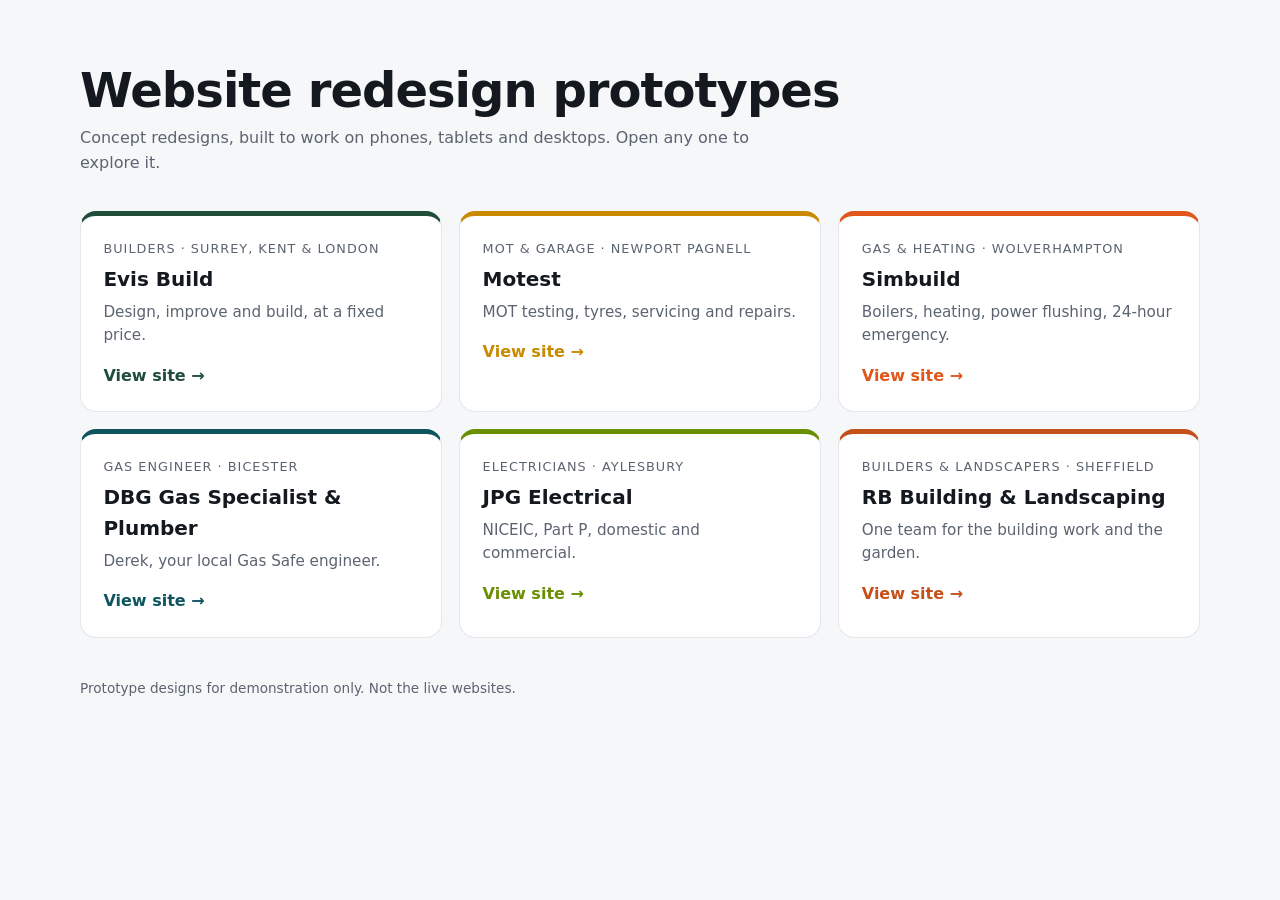
==== index.html @ 20dfdeba "Add website redesign prototypes Co-authored-by: Copilot <223556219+Copilot@users.noreply.github.com>" ====
<!DOCTYPE html>
<html lang="en-GB">
<head>
<meta charset="utf-8">
<meta name="robots" content="noindex,nofollow">
<meta name="viewport" content="width=device-width, initial-scale=1">
<title>Website redesign prototypes</title>
<style>
:root{--ink:#14181f;--mute:#5b6470;--line:#e3e6eb;--bg:#f6f7f9}
*{box-sizing:border-box;margin:0;padding:0}
body{font-family:system-ui,-apple-system,"Segoe UI",Roboto,sans-serif;background:var(--bg);color:var(--ink);line-height:1.55;padding:clamp(1.25rem,5vw,4rem)}
main{max-width:70rem;margin-inline:auto}
h1{font-size:clamp(1.8rem,4.5vw,3rem);line-height:1.1;letter-spacing:-.02em;margin-bottom:.6rem}
.sub{color:var(--mute);max-width:42rem;margin-bottom:2.2rem}
.grid{display:grid;grid-template-columns:repeat(auto-fill,minmax(min(100%,19rem),1fr));gap:1.1rem}
a.card{display:block;background:#fff;border:1px solid var(--line);border-radius:1rem;padding:1.4rem;text-decoration:none;color:inherit;border-top:.35rem solid var(--c);transition:transform .2s,box-shadow .2s}
a.card:hover,a.card:focus-visible{transform:translateY(-3px);box-shadow:0 14px 30px -16px rgba(0,0,0,.35);outline:none}
.card small{display:block;color:var(--mute);font-size:.8rem;letter-spacing:.08em;text-transform:uppercase;margin-bottom:.35rem}
.card h2{font-size:1.25rem;margin-bottom:.35rem}
.card p{color:var(--mute);font-size:.95rem;margin-bottom:1rem}
.card span{font-weight:600;color:var(--c)}
footer{margin-top:2.5rem;color:var(--mute);font-size:.85rem}
</style>
</head>
<body>
<main>
<h1>Website redesign prototypes</h1>
<p class="sub">Concept redesigns, built to work on phones, tablets and desktops. Open any one to explore it.</p>
<div class="grid">
<a class="card" style="--c:#1f4d3a" href="evis-build/"><small>Builders · Surrey, Kent &amp; London</small><h2>Evis Build</h2><p>Design, improve and build, at a fixed price.</p><span>View site →</span></a>
<a class="card" style="--c:#c98a00" href="mot-newport-pagnell/"><small>MOT &amp; garage · Newport Pagnell</small><h2>Motest</h2><p>MOT testing, tyres, servicing and repairs.</p><span>View site →</span></a>
<a class="card" style="--c:#e0561b" href="simbuild/"><small>Gas &amp; heating · Wolverhampton</small><h2>Simbuild</h2><p>Boilers, heating, power flushing, 24-hour emergency.</p><span>View site →</span></a>
<a class="card" style="--c:#0f5560" href="dbg-gas-engineer/"><small>Gas engineer · Bicester</small><h2>DBG Gas Specialist &amp; Plumber</h2><p>Derek, your local Gas Safe engineer.</p><span>View site →</span></a>
<a class="card" style="--c:#6a8f00" href="jpg-electrical/"><small>Electricians · Aylesbury</small><h2>JPG Electrical</h2><p>NICEIC, Part P, domestic and commercial.</p><span>View site →</span></a>
<a class="card" style="--c:#c4501a" href="rb-building/"><small>Builders &amp; landscapers · Sheffield</small><h2>RB Building &amp; Landscaping</h2><p>One team for the building work and the garden.</p><span>View site →</span></a>
</div>
<footer>Prototype designs for demonstration only. Not the live websites.</footer>
</main>
</body>
</html>
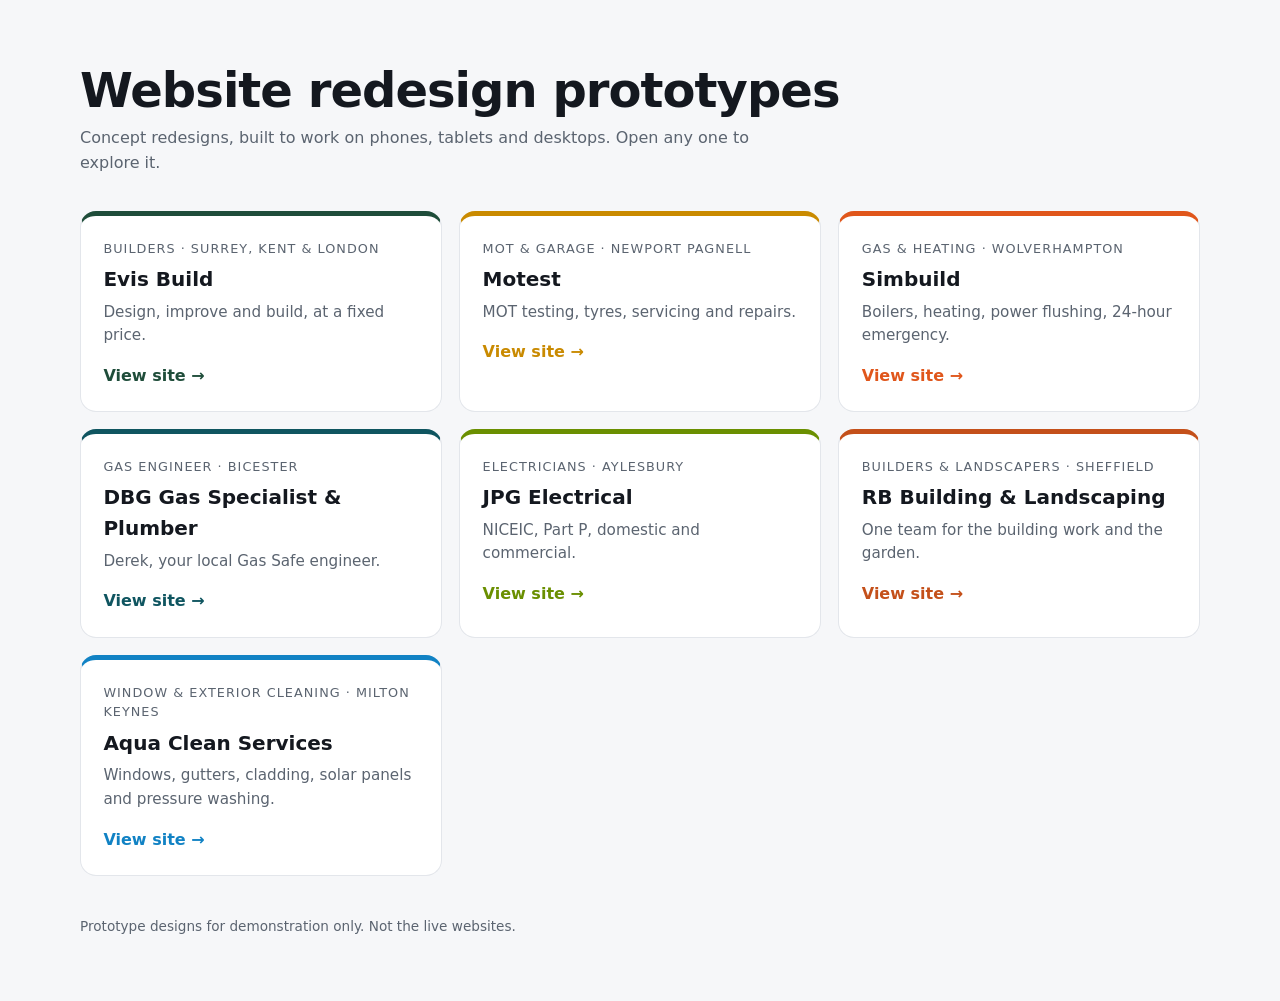
==== commit a6d6357c: "Add Aqua Clean Services demo Co-authored-by: jmattikofi1-ai <jmattikofi1-ai@users.noreply.github.com" ====
--- a/index.html
+++ b/index.html
@@ -33,6 +33,7 @@
 <a class="card" style="--c:#0f5560" href="dbg-gas-engineer/"><small>Gas engineer · Bicester</small><h2>DBG Gas Specialist &amp; Plumber</h2><p>Derek, your local Gas Safe engineer.</p><span>View site →</span></a>
 <a class="card" style="--c:#6a8f00" href="jpg-electrical/"><small>Electricians · Aylesbury</small><h2>JPG Electrical</h2><p>NICEIC, Part P, domestic and commercial.</p><span>View site →</span></a>
 <a class="card" style="--c:#c4501a" href="rb-building/"><small>Builders &amp; landscapers · Sheffield</small><h2>RB Building &amp; Landscaping</h2><p>One team for the building work and the garden.</p><span>View site →</span></a>
+<a class="card" style="--c:#1182c4" href="aquaclean/"><small>Window &amp; exterior cleaning · Milton Keynes</small><h2>Aqua Clean Services</h2><p>Windows, gutters, cladding, solar panels and pressure washing.</p><span>View site →</span></a>
 </div>
 <footer>Prototype designs for demonstration only. Not the live websites.</footer>
 </main>
